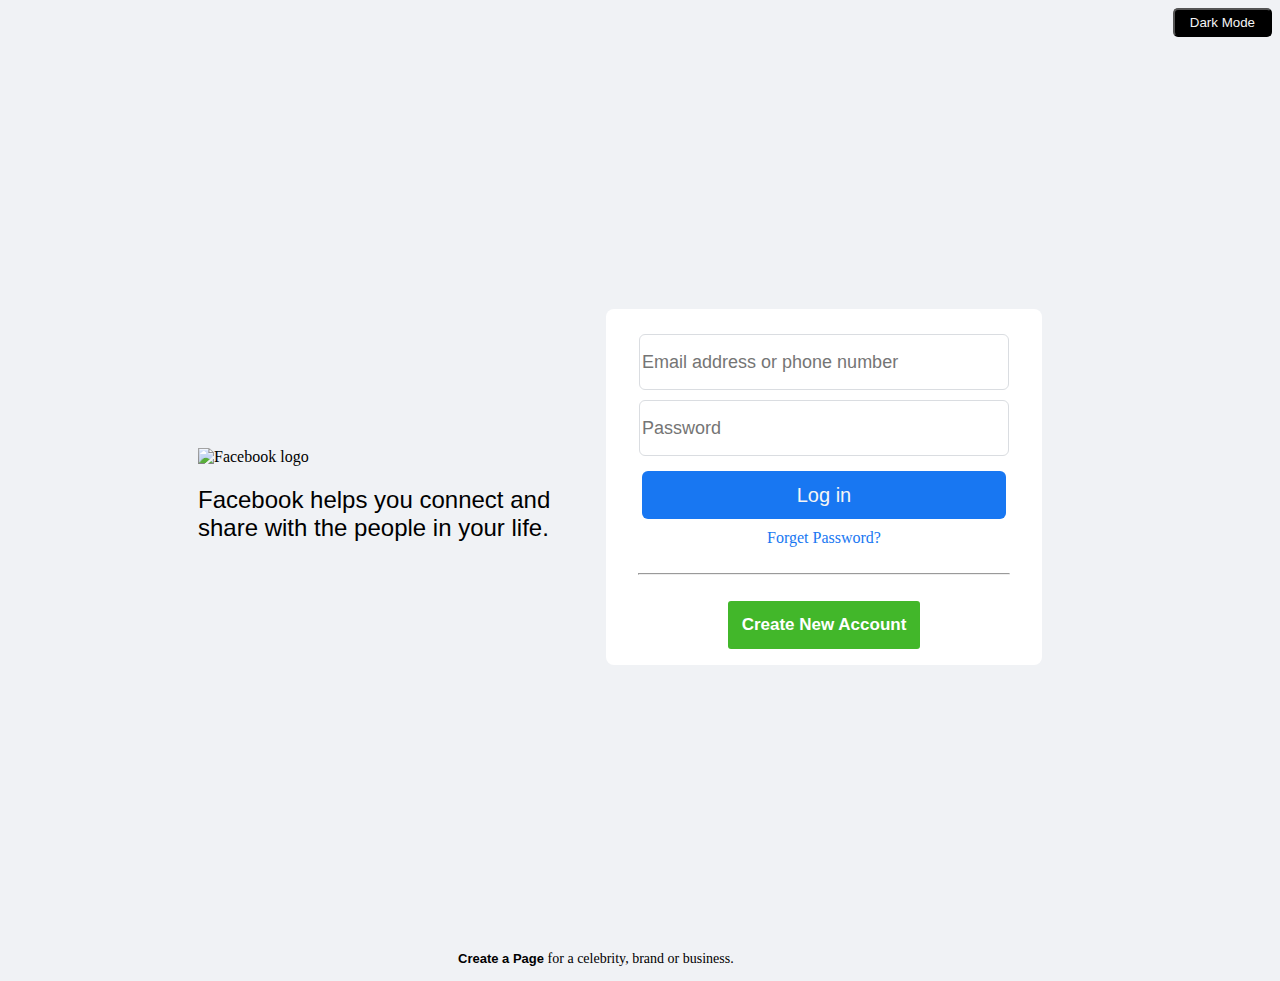
==== index.html @ 003fb7c7 "add a dark mode button have to do more work on it to make it more functional" ====
<!DOCTYPE html>
<html lang="en">

<head>
    <meta charset="UTF-8">
    <meta name="viewport" content="width=device-width, initial-scale=1.0">
    <title>Facebook - log in or sign up</title>
    <link rel="stylesheet" href="style.css">
    <link rel="icon" href="assets/favicon.jpg" style="width: 100%; height: 100%;">
</head>

<body id="main">
    <div class="dark-mode-btn">
        <button id="dark-mode-btn">Dark Mode</button>
    </div>
    <div class="mainContent">
        <div class="logoAndHeadline">
            <div class="logo">
                <img src="https://static.xx.fbcdn.net/rsrc.php/y1/r/4lCu2zih0ca.svg" alt="Facebook logo">
            </div>
            <div class="heading">
                <h2>Facebook helps you connect and share with the people in your life.</h2>
            </div>
        </div>
        <div class="box1">
            <input type="text" class="idpass" id="username" placeholder="Email address or phone number">
            <input type="password" class="idpass" id="password" placeholder="Password" type="password">
            <button class="login" id="login-btn">Log in</button>
            <a href="#" style="color: #1877F2; text-decoration: none;">Forget Password?</a>
            <br>
            <br>

            <hr>
            <br>
            <button class="newacc" style="color: white;">Create New Account</button>
        </div>
    </div>
    <div class="belowbox">
        <p> <a href="#"
                style="text-decoration: none; font-weight: bolder; color: black; font-family: Arial, Helvetica, sans-serif; font-size: small;">Create
                a Page </a> for a celebrity, brand or business.</p>
    </div>

    <script src="script.js"></script>
</body>

</html>




<!-- Arjun Maurya -->
---- style.css ----
body{
    background-color: #F0F2F5;
}

img{
    width: 320.94px;
    height: 106px;
    margin-top: 15%;
}

h2{
    font: 24px SFProDisplay-Regular , Helvetica;

}

.heading{
    width: 368px;
    height: 76px;
    display: inline-block;
}

.box1{
    width: 396px;
    height: 315.828px;
    background-color: #fff;
    display: inline-block;
    margin-left: 500px;
    border-radius: 8px;
    text-align: center;
    padding: 20px;
    margin: 40px;

}

.logo{
    width: fit-content;
    height: fit-content;
}

.idpass{    
    margin: 5px auto;
    width: 364px;
    height: 52px;
    font-size: 18px;
    border-radius: 6px;
    border: 1px solid #DADDE1;
}

.login{
    color: whitesmoke;
    margin: 10px auto;
    background-color: #1877F2;
    width: 364px;
    height: 48px;
    font-size: 20px;
    font-family: Helvetica, Arial, sans-serif;
    border: none;
    border-radius: 6px;
}

.newacc{
    background-color: #42B72A;
    border: none;
    border-radius: 3px;
    width: 192.61px;
    height: 48px;
    font-weight: bold;
    font-size: 17px;
}

hr{
    width: 370px;
}

.belowbox{
    padding-left: 450px;
    font-size: 14px;
    padding-top: 0;
}

.mainContent{
    height: 100vh;
    display: flex;
    justify-content: center;
    align-items: center;
}

#dark-mode-btn{
    background-color: black;
    color: whitesmoke;
    padding: 5px 15px;
    border-radius: 5px;

}

.dark-mode-btn{
    display: flex;
    justify-content: right;
}

/* Arjun Maurya */
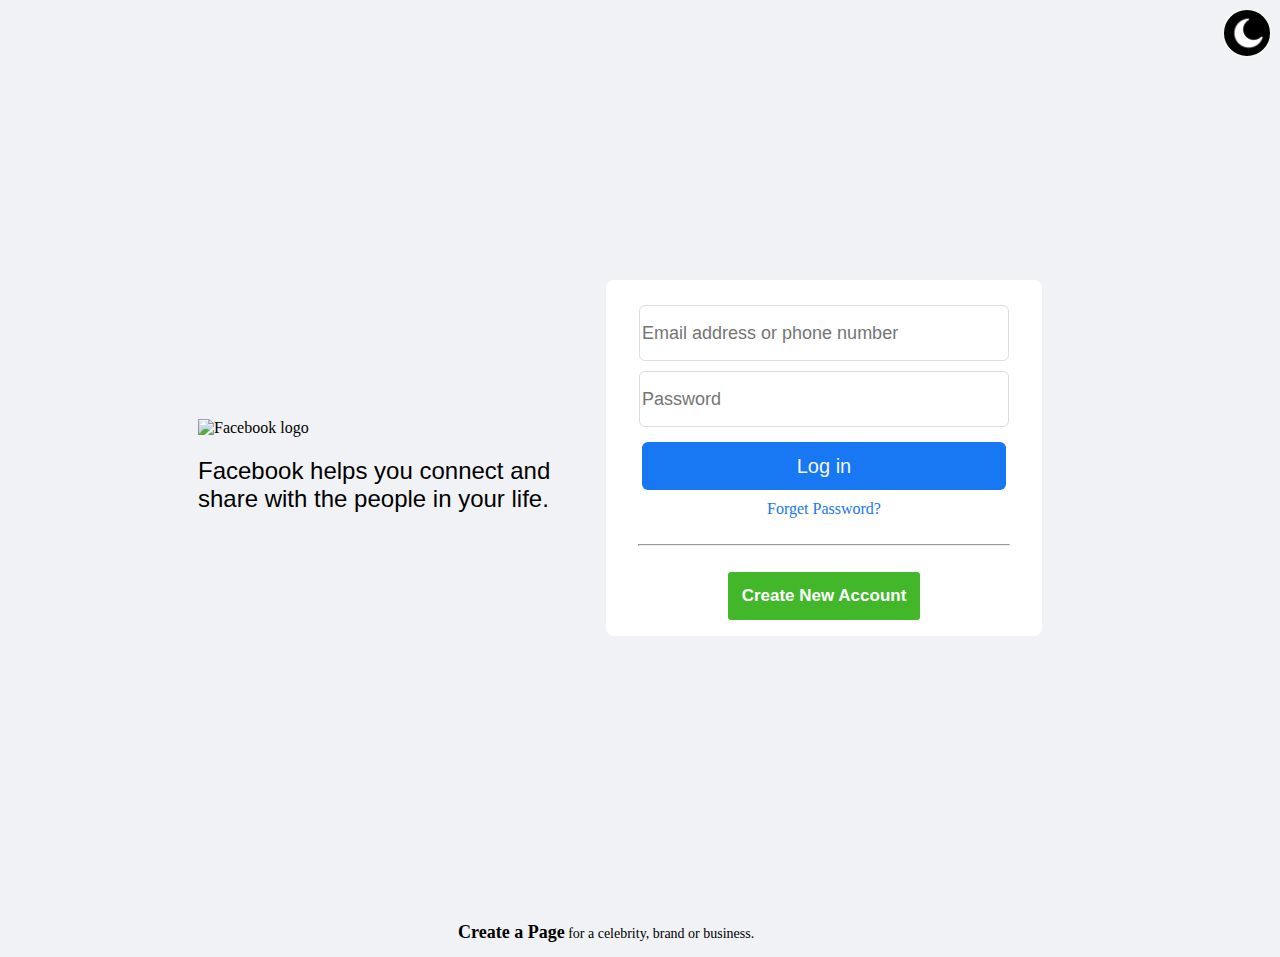
==== commit 38195a27: "Improve the style and functionality of the dark-mode button and fixed some bugs" ====
--- a/index.html
+++ b/index.html
@@ -11,7 +11,7 @@
 
 <body id="main">
     <div class="dark-mode-btn">
-        <button id="dark-mode-btn">Dark Mode</button>
+        <button id="dark-mode-btn"></button>
     </div>
     <div class="mainContent">
         <div class="logoAndHeadline">
@@ -23,22 +23,23 @@
             </div>
         </div>
         <div class="box1">
-            <input type="text" class="idpass" id="username" placeholder="Email address or phone number">
-            <input type="password" class="idpass" id="password" placeholder="Password" type="password">
-            <button class="login" id="login-btn">Log in</button>
-            <a href="#" style="color: #1877F2; text-decoration: none;">Forget Password?</a>
-            <br>
-            <br>
+            <form>
+                <input type="email" class="idpass" id="username" placeholder="Email address or phone number">
+                <input type="password" class="idpass" id="password" placeholder="Password" type="password">
+                <button class="login" id="login-btn">Log in</button>
+                <a href="#" class="forget-password-btn" style="color: #1877F2; text-decoration: none;">Forget
+                    Password?</a>
+                <br>
+                <br>
 
-            <hr>
-            <br>
-            <button class="newacc" style="color: white;">Create New Account</button>
+                <hr>
+                <br>
+                <button id="create-new-account" class="newacc" style="color: white;">Create New Account</button>
+            </form>
         </div>
     </div>
     <div class="belowbox">
-        <p> <a href="#"
-                style="text-decoration: none; font-weight: bolder; color: black; font-family: Arial, Helvetica, sans-serif; font-size: small;">Create
-                a Page </a> for a celebrity, brand or business.</p>
+        <p><span class="create-page-link">Create a Page</span> for a celebrity, brand or business.</p>
     </div>
 
     <script src="script.js"></script>
--- a/style.css
+++ b/style.css
@@ -1,5 +1,3 @@
-
-
 body{
     background-color: #F0F2F5;
 }
@@ -88,11 +86,13 @@
 }
 
 #dark-mode-btn{
-    background-color: black;
-    color: whitesmoke;
-    padding: 5px 15px;
-    border-radius: 5px;
-
+    border-radius: 50%;
+    background: url('assets/darkMode.png');
+    background-size: cover;
+    width: 50px;
+    height: 50px;
+    border: 2px solid whitesmoke;
+    position: fixed;
 }
 
 .dark-mode-btn{
@@ -100,4 +100,14 @@
     justify-content: right;
 }
 
+.create-page-link{
+    font-size: large;
+    font-weight: bolder;
+}
+
+.create-page-link:hover{
+    cursor: pointer;
+}
+
+
 /* Arjun Maurya */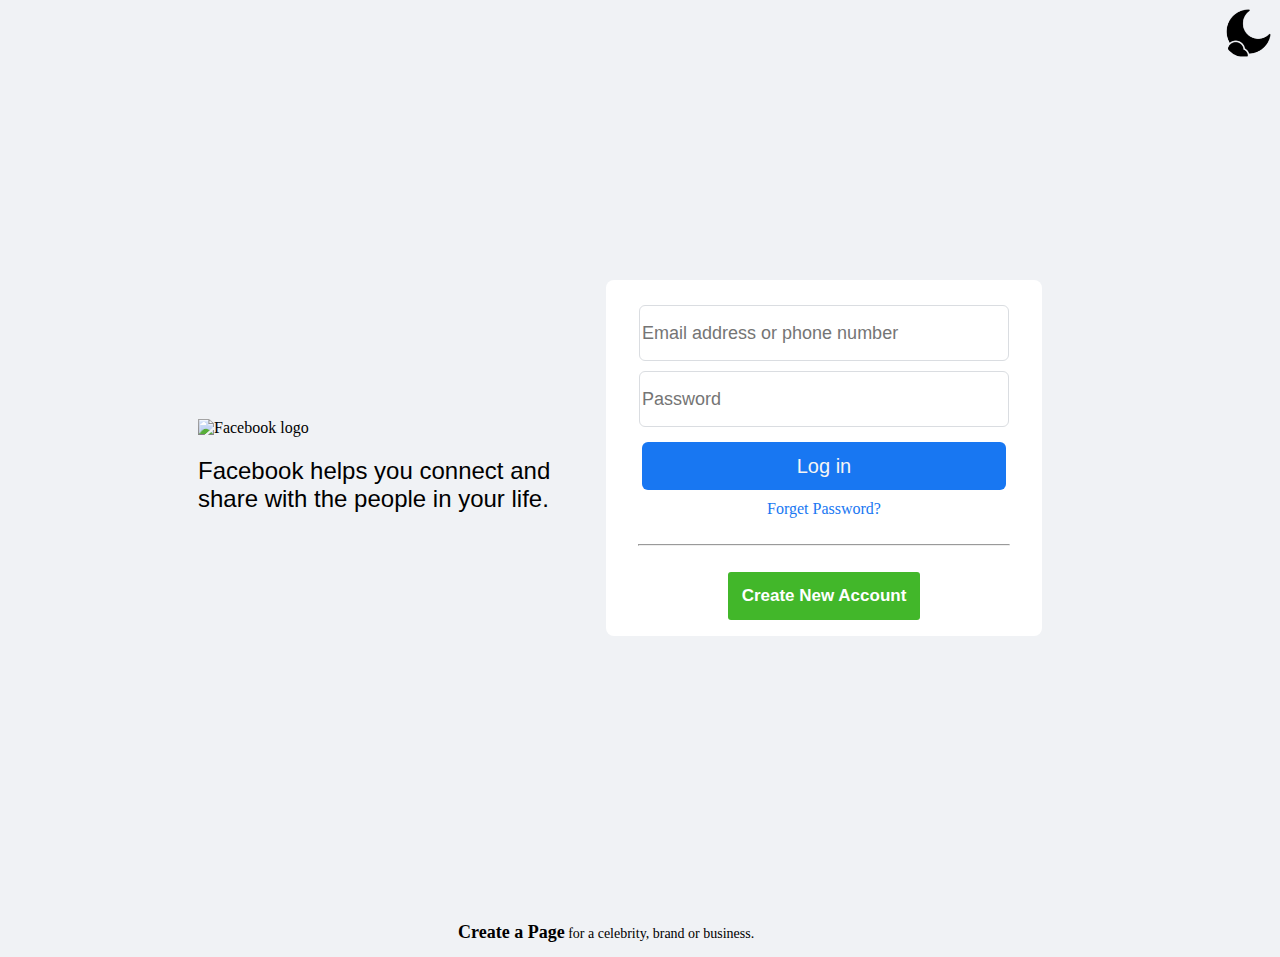
==== commit f92285f0: "change darkmode and light mode image after clicking on it" ====
--- a/index.html
+++ b/index.html
@@ -27,8 +27,7 @@
                 <input type="email" class="idpass" id="username" placeholder="Email address or phone number">
                 <input type="password" class="idpass" id="password" placeholder="Password" type="password">
                 <button class="login" id="login-btn">Log in</button>
-                <a href="#" class="forget-password-btn" style="color: #1877F2; text-decoration: none;">Forget
-                    Password?</a>
+                <a href="#" class="forget-password-btn" style="color: #1877F2; text-decoration: none;">Forget Password?</a>
                 <br>
                 <br>
 
--- a/style.css
+++ b/style.css
@@ -91,7 +91,7 @@
     background-size: cover;
     width: 50px;
     height: 50px;
-    border: 2px solid whitesmoke;
+    border: none;
     position: fixed;
 }
 
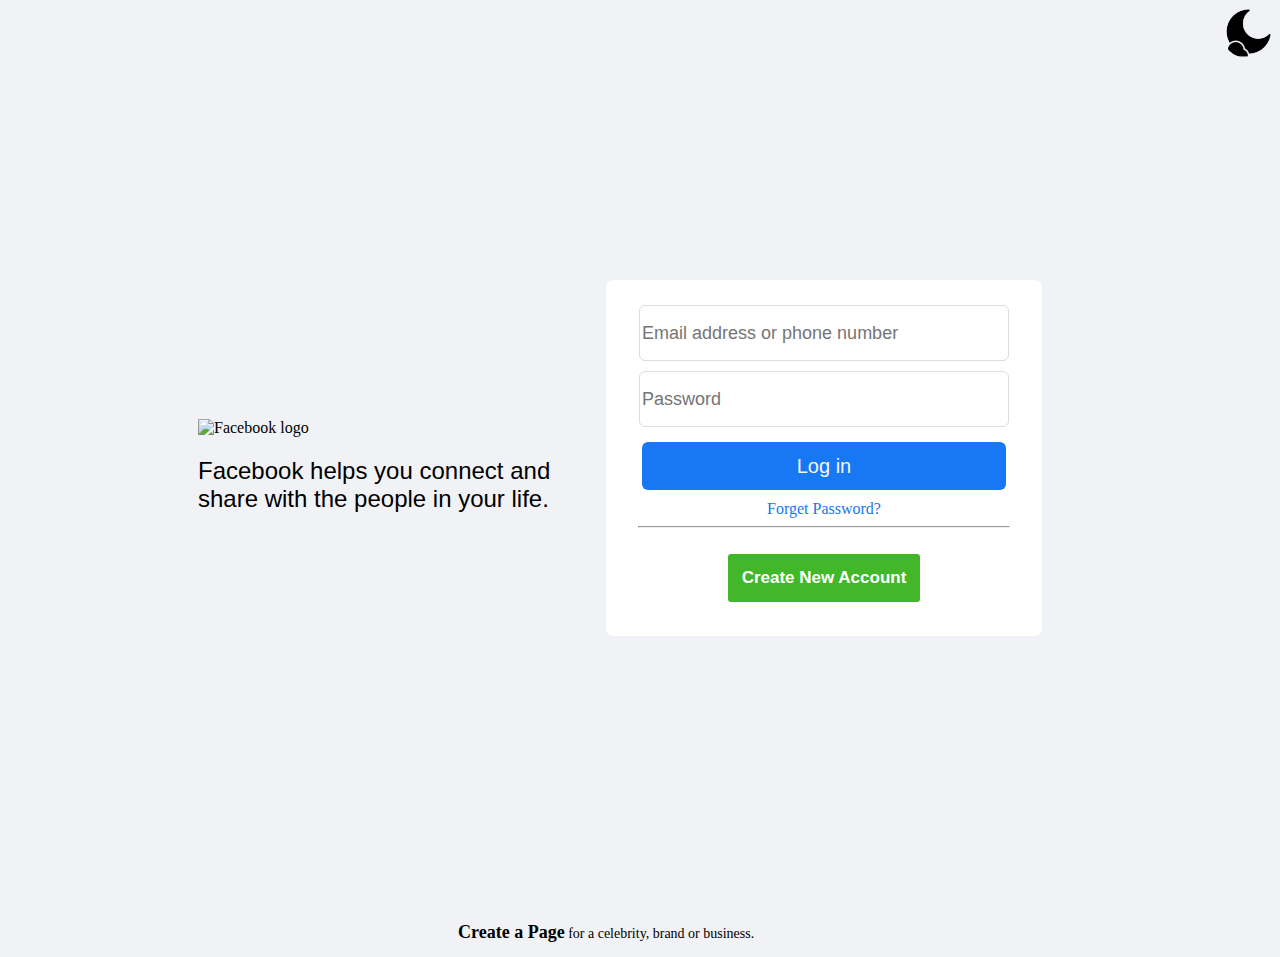
==== commit 970e4ac7: "Made error message appear on the screen not on the alert" ====
--- a/index.html
+++ b/index.html
@@ -6,7 +6,7 @@
     <meta name="viewport" content="width=device-width, initial-scale=1.0">
     <title>Facebook - log in or sign up</title>
     <link rel="stylesheet" href="style.css">
-    <link rel="icon" href="assets/favicon.jpg" style="width: 100%; height: 100%;">
+    <link rel="icon" href="assets/favicon.webp" style="width: 100%; height: 100%;">
 </head>
 
 <body id="main">
@@ -28,8 +28,6 @@
                 <input type="password" class="idpass" id="password" placeholder="Password" type="password">
                 <button class="login" id="login-btn">Log in</button>
                 <a href="#" class="forget-password-btn" style="color: #1877F2; text-decoration: none;">Forget Password?</a>
-                <br>
-                <br>
 
                 <hr>
                 <br>
--- a/style.css
+++ b/style.css
@@ -21,7 +21,8 @@
 
 .box1{
     width: 396px;
-    height: 315.828px;
+    height: auto;
+    min-height: 315.828px;
     background-color: #fff;
     display: inline-block;
     margin-left: 500px;
